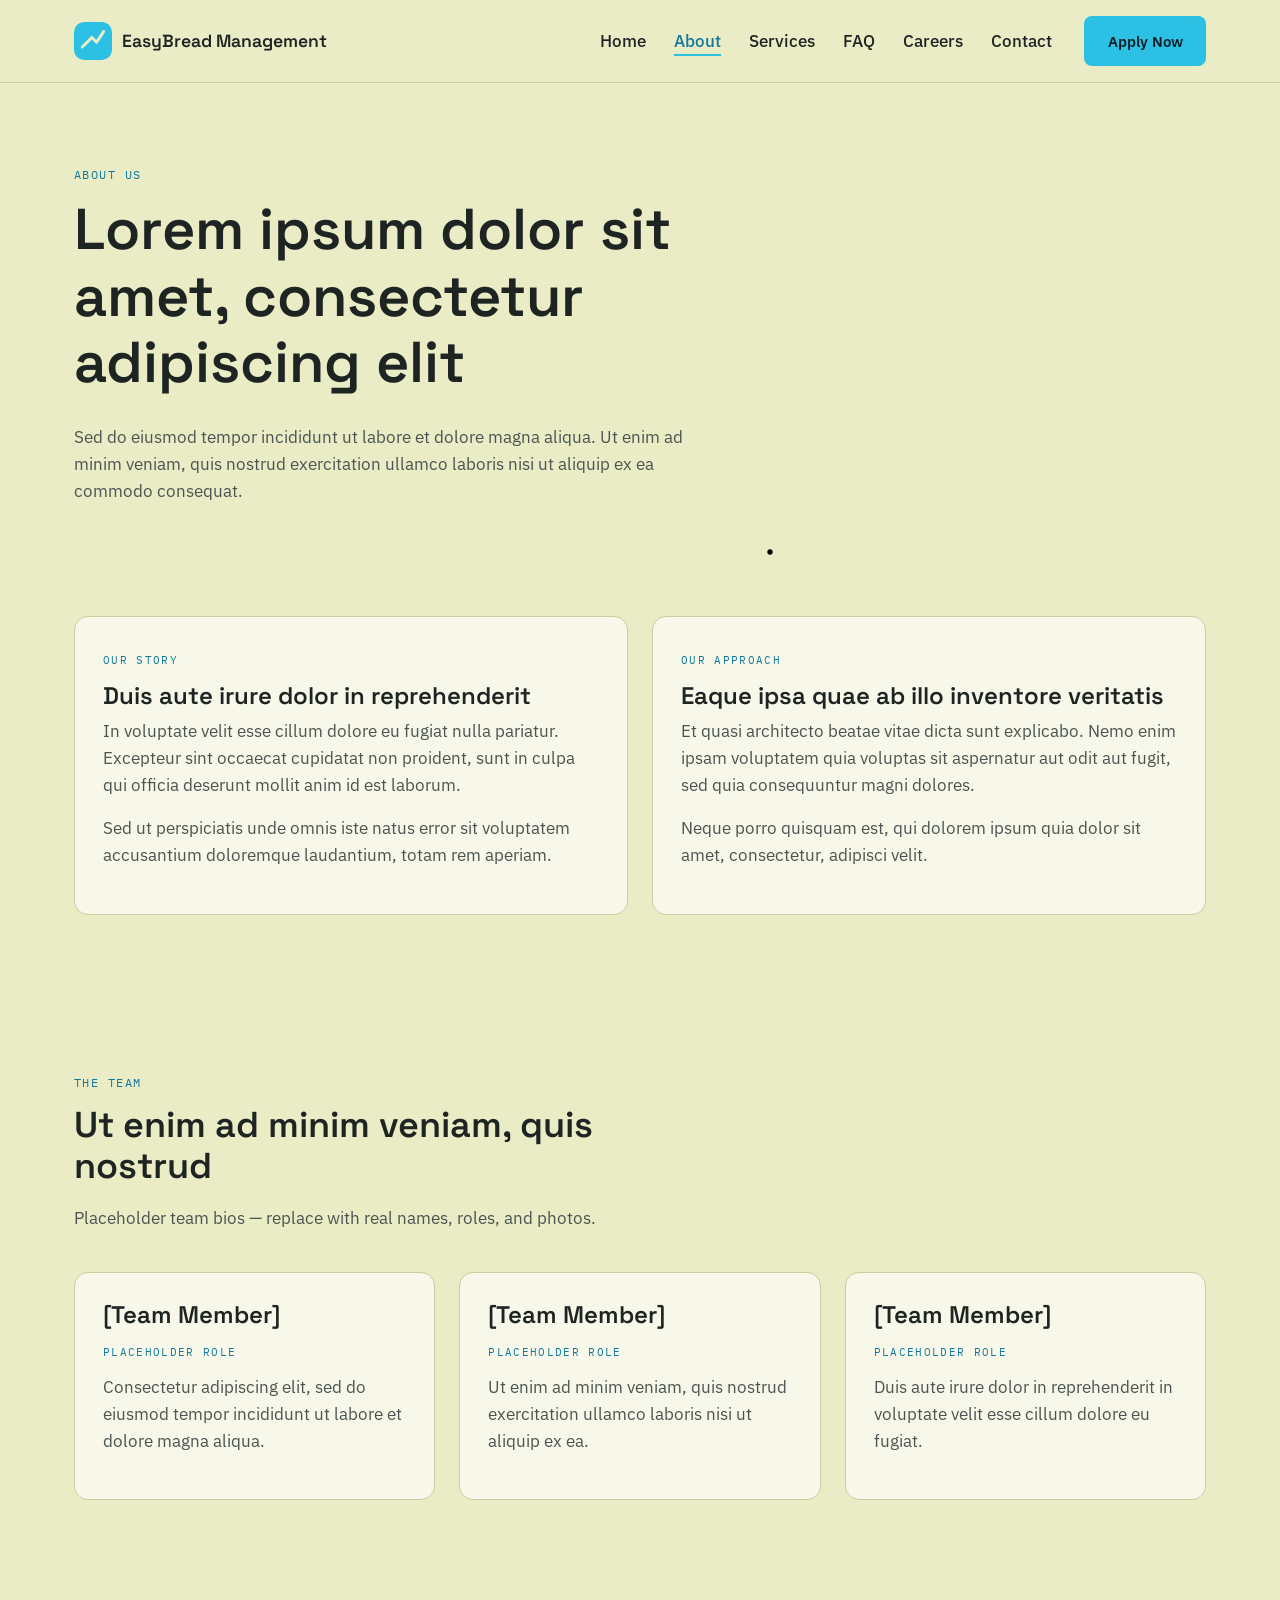
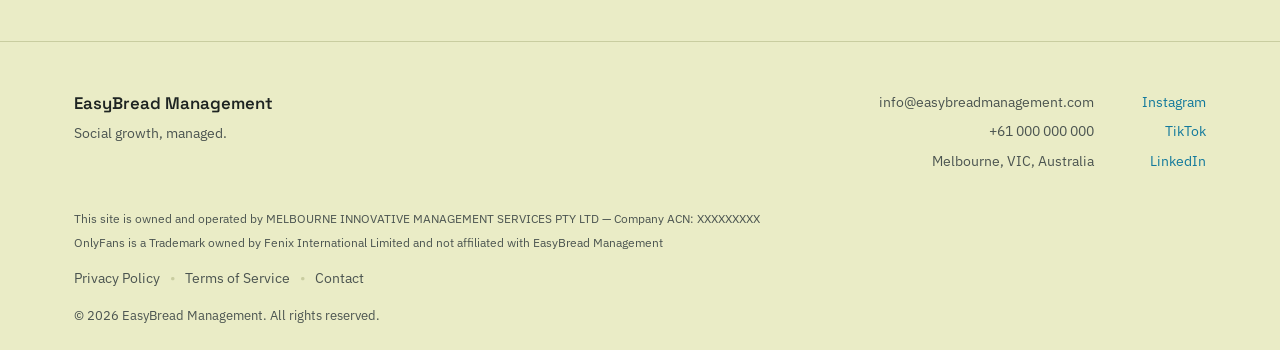
==== about.html @ 4c38a7d2 "Add files via upload" ====
<!DOCTYPE html>
<html lang="en">
<head>
  <meta charset="UTF-8">
  <meta name="viewport" content="width=device-width, initial-scale=1.0">
  <title>About — EasyBread Management</title>
  <link rel="icon" type="image/svg+xml" href="assets/favicon.svg">
  <meta http-equiv="X-Content-Type-Options" content="nosniff">
  <meta name="referrer" content="strict-origin-when-cross-origin">
  <meta name="description" content="Placeholder about page for EasyBread Management.">
  <link rel="preconnect" href="https://fonts.googleapis.com">
  <link rel="preconnect" href="https://fonts.gstatic.com" crossorigin>
  <link href="https://fonts.googleapis.com/css2?family=Space+Grotesk:wght@500;600;700&family=IBM+Plex+Sans:wght@400;500;600&family=IBM+Plex+Mono:wght@400;500&display=swap" rel="stylesheet">
  <link rel="stylesheet" href="css/style.css">
</head>
<body>

  <header id="site-header"></header>

  <main>
    <section class="container section">
      <div class="section-head">
        <span class="eyebrow">About us</span>
        <h1>Lorem ipsum dolor sit amet, consectetur adipiscing elit</h1>
        <p>
          Sed do eiusmod tempor incididunt ut labore et dolore magna aliqua.
          Ut enim ad minim veniam, quis nostrud exercitation ullamco laboris
          nisi ut aliquip ex ea commodo consequat.
        </p>
      </div>

      <!-- Small reuse of the signature growth-line as a section divider -->
      <svg viewBox="0 0 400 60" class="divider-line" data-growth-line aria-hidden="true">
        <path d="M 5 45 C 60 45, 90 15, 140 20 S 220 40, 280 25 S 360 10, 395 12" />
        <circle class="endpoint" cx="395" cy="12" r="4"></circle>
      </svg>

      <div class="grid grid-2">
        <div class="card">
          <span class="eyebrow">Our story</span>
          <h3>Duis aute irure dolor in reprehenderit</h3>
          <p>
            In voluptate velit esse cillum dolore eu fugiat nulla pariatur.
            Excepteur sint occaecat cupidatat non proident, sunt in culpa
            qui officia deserunt mollit anim id est laborum.
          </p>
          <p>
            Sed ut perspiciatis unde omnis iste natus error sit voluptatem
            accusantium doloremque laudantium, totam rem aperiam.
          </p>
        </div>
        <div class="card">
          <span class="eyebrow">Our approach</span>
          <h3>Eaque ipsa quae ab illo inventore veritatis</h3>
          <p>
            Et quasi architecto beatae vitae dicta sunt explicabo. Nemo
            enim ipsam voluptatem quia voluptas sit aspernatur aut odit
            aut fugit, sed quia consequuntur magni dolores.
          </p>
          <p>
            Neque porro quisquam est, qui dolorem ipsum quia dolor sit
            amet, consectetur, adipisci velit.
          </p>
        </div>
      </div>
    </section>

    <section class="container section">
      <div class="section-head">
        <span class="eyebrow">The team</span>
        <h2>Ut enim ad minim veniam, quis nostrud</h2>
        <p>Placeholder team bios — replace with real names, roles, and photos.</p>
      </div>
      <div class="grid grid-3">
        <div class="card">
          <h3>[Team Member]</h3>
          <p class="eyebrow">Placeholder role</p>
          <p>Consectetur adipiscing elit, sed do eiusmod tempor incididunt ut labore et dolore magna aliqua.</p>
        </div>
        <div class="card">
          <h3>[Team Member]</h3>
          <p class="eyebrow">Placeholder role</p>
          <p>Ut enim ad minim veniam, quis nostrud exercitation ullamco laboris nisi ut aliquip ex ea.</p>
        </div>
        <div class="card">
          <h3>[Team Member]</h3>
          <p class="eyebrow">Placeholder role</p>
          <p>Duis aute irure dolor in reprehenderit in voluptate velit esse cillum dolore eu fugiat.</p>
        </div>
      </div>
    </section>
  </main>

  <footer id="site-footer"></footer>

  <script src="js/config.js"></script>
  <script src="js/main.js"></script>
</body>
</html>
---- css/style.css ----
/* =============================================================
   STYLE.CSS
   =============================================================
   Section map (search these headers to jump around):
     1. Design tokens (edit colors/fonts here — everything else
        references these variables, so this is the one place to
        touch for a re-theme)
     2. Reset + base
     3. Layout helpers
     4. Header / navigation
     5. Buttons
     6. Hero + growth-line signature graphic
     7. Cards / sections
     8. Forms
     9. Footer
     10. Utility / animation
     11. Form page sidebars (Application / Contact / Careers)
     12. Responsive
   ============================================================= */

/* -------------------------------------------------------------
   1. DESIGN TOKENS
   ------------------------------------------------------------- */
:root {
  /* Brand colors — requested background + foreground */
  --color-bg: #EAECC6;          /* page background, as specified */
  --color-accent: #2BC0E4;      /* primary accent/foreground, as specified */
  --color-accent-deep: #12799C; /* darker accent for hover/pressed states */
  --color-accent-soft: rgba(43, 192, 228, 0.14);

  /* Supporting neutrals, derived to sit comfortably with the two above */
  --color-ink: #1E2422;         /* primary text */
  --color-ink-soft: #4B5450;    /* secondary text */
  --color-surface: #F7F8E9;     /* card surface, slightly lighter than bg */
  --color-line: #C9CDA0;        /* hairline borders derived from bg */
  --color-error: #B3401F;       /* form error state */
  --color-success: #1D7A4C;     /* form success state */

  /* Type */
  --font-display: "Space Grotesk", "Segoe UI", sans-serif;
  --font-body: "IBM Plex Sans", "Segoe UI", sans-serif;
  --font-mono: "IBM Plex Mono", "Courier New", monospace;

  /* Scale */
  --step-0: clamp(1rem, 0.95rem + 0.2vw, 1.05rem);
  --step-1: clamp(1.25rem, 1.15rem + 0.5vw, 1.5rem);
  --step-2: clamp(1.75rem, 1.5rem + 1vw, 2.25rem);
  --step-3: clamp(2.5rem, 2rem + 2vw, 3.75rem);

  --radius: 14px;
  --radius-sm: 8px;
  --max-width: 1180px;
  --transition: 180ms ease;
}

/* -------------------------------------------------------------
   2. RESET + BASE
   ------------------------------------------------------------- */
*, *::before, *::after { box-sizing: border-box; }
html { scroll-behavior: smooth; }

@media (prefers-reduced-motion: reduce) {
  html { scroll-behavior: auto; }
  *, *::before, *::after {
    animation-duration: 0.01ms !important;
    animation-iteration-count: 1 !important;
    transition-duration: 0.01ms !important;
  }
}

body {
  margin: 0;
  background: var(--color-bg);
  color: var(--color-ink);
  font-family: var(--font-body);
  font-size: var(--step-0);
  line-height: 1.6;
  -webkit-font-smoothing: antialiased;
}

h1, h2, h3, h4 {
  font-family: var(--font-display);
  line-height: 1.15;
  margin: 0 0 0.5em;
  font-weight: 600;
}

h1 { font-size: var(--step-3); }
h2 { font-size: var(--step-2); }
h3 { font-size: var(--step-1); }

p { margin: 0 0 1em; color: var(--color-ink-soft); }

a { color: var(--color-accent-deep); text-decoration: none; }
a:hover { color: var(--color-ink); }

img, svg { max-width: 100%; display: block; }

/* Visible keyboard focus everywhere — accessibility floor */
:focus-visible {
  outline: 3px solid var(--color-accent-deep);
  outline-offset: 2px;
}

/* -------------------------------------------------------------
   3. LAYOUT HELPERS
   ------------------------------------------------------------- */
.container {
  width: 100%;
  max-width: var(--max-width);
  margin-inline: auto;
  padding-inline: 1.5rem;
}

.section {
  padding-block: clamp(3rem, 6vw, 6rem);
}

.section-head {
  max-width: 640px;
  margin-bottom: 2.5rem;
}

.eyebrow {
  font-family: var(--font-mono);
  text-transform: uppercase;
  letter-spacing: 0.12em;
  font-size: 0.75rem;
  color: var(--color-accent-deep);
  display: inline-block;
  margin-bottom: 0.75rem;
}

.grid {
  display: grid;
  gap: 1.5rem;
}

.grid-2 { grid-template-columns: repeat(2, 1fr); }
.grid-3 { grid-template-columns: repeat(3, 1fr); }

/* -------------------------------------------------------------
   4. HEADER / NAVIGATION
   ------------------------------------------------------------- */
#site-header {
  position: sticky;
  top: 0;
  z-index: 50;
  background: color-mix(in srgb, var(--color-bg) 88%, transparent);
  backdrop-filter: blur(6px);
  border-bottom: 1px solid var(--color-line);
}

.nav {
  max-width: var(--max-width);
  margin-inline: auto;
  padding: 1rem 1.5rem;
  display: flex;
  align-items: center;
  gap: 1.5rem;
}

.brand {
  display: flex;
  align-items: center;
  gap: 0.6rem;
  margin-right: auto;
  color: var(--color-ink);
  font-family: var(--font-display);
  font-weight: 600;
  font-size: 1.1rem;
}
.brand:hover { color: var(--color-ink); }

/* Placeholder logo mark — swap this block for an <img> once a real logo exists */
.logo-mark {
  width: 38px;
  height: 38px;
  border-radius: 10px;
  flex-shrink: 0;
}

.nav-list {
  list-style: none;
  display: flex;
  gap: 1.75rem;
  margin: 0;
  padding: 0;
}

.nav-list a {
  color: var(--color-ink);
  font-weight: 500;
  position: relative;
  padding-bottom: 4px;
}

.nav-list a::after {
  content: "";
  position: absolute;
  left: 0; right: 100%;
  bottom: 0;
  height: 2px;
  background: var(--color-accent);
  transition: right var(--transition);
}

.nav-list a:hover::after,
.nav-list a.active::after {
  right: 0;
}

.nav-list a.active { color: var(--color-accent-deep); }

.menu-toggle {
  display: none;
  flex-direction: column;
  gap: 5px;
  background: none;
  border: none;
  cursor: pointer;
  padding: 0.5rem;
}
.menu-toggle span {
  width: 22px;
  height: 2px;
  background: var(--color-ink);
  transition: transform var(--transition), opacity var(--transition);
}
.menu-toggle.open span:nth-child(1) { transform: translateY(7px) rotate(45deg); }
.menu-toggle.open span:nth-child(2) { opacity: 0; }
.menu-toggle.open span:nth-child(3) { transform: translateY(-7px) rotate(-45deg); }

/* -------------------------------------------------------------
   5. BUTTONS
   ------------------------------------------------------------- */
.btn {
  display: inline-flex;
  align-items: center;
  justify-content: center;
  gap: 0.5rem;
  padding: 0.75rem 1.4rem;
  border-radius: var(--radius-sm);
  font-weight: 600;
  font-size: 0.95rem;
  border: 1.5px solid transparent;
  cursor: pointer;
  transition: transform var(--transition), background var(--transition), color var(--transition), border-color var(--transition);
}
.btn:hover { transform: translateY(-1px); }
.btn:active { transform: translateY(0); }
.btn:disabled { opacity: 0.6; cursor: not-allowed; transform: none; }

.btn-accent {
  background: var(--color-accent);
  color: #0B2229;
}
.btn-accent:hover { background: var(--color-accent-deep); color: #fff; }

.btn-outline {
  background: transparent;
  border-color: var(--color-ink);
  color: var(--color-ink);
}
.btn-outline:hover { border-color: var(--color-accent-deep); color: var(--color-accent-deep); }

.nav-cta { margin-left: 0.5rem; }

/* -------------------------------------------------------------
   6. HERO + GROWTH-LINE SIGNATURE GRAPHIC
   ------------------------------------------------------------- */
.hero {
  padding-block: clamp(3rem, 8vw, 6rem);
  display: grid;
  grid-template-columns: 1.1fr 0.9fr;
  gap: 3rem;
  align-items: center;
}
.hero > * {
  min-width: 0;
}

.hero-copy .eyebrow { margin-bottom: 1rem; }
.hero-copy p { font-size: 1.1rem; max-width: 46ch; }
.hero-actions {
  display: flex;
  gap: 1rem;
  margin-top: 1.5rem;
  flex-wrap: wrap;
}

/* The signature element: an animated line that "draws" upward and to the
   right, evoking a growth/engagement chart. Reused (smaller) as section
   dividers elsewhere on the site for visual continuity. */
.growth-line-wrap {
  position: relative;
  background: var(--color-surface);
  border: 1px solid var(--color-line);
  border-radius: var(--radius);
  padding: 1.5rem;
}

.growth-line-wrap .stat-pill {
  position: absolute;
  background: #fff;
  border: 1px solid var(--color-line);
  border-radius: 999px;
  padding: 0.35rem 0.8rem;
  font-family: var(--font-mono);
  font-size: 0.75rem;
  color: var(--color-ink-soft);
  box-shadow: 0 4px 14px rgba(30, 36, 34, 0.06);
}
.growth-line-wrap .stat-pill.top { top: 10%; right: 8%; }
.growth-line-wrap .stat-pill.bottom { bottom: 14%; left: 8%; }

[data-growth-line] path {
  fill: none;
  stroke: var(--color-accent);
  stroke-width: 3;
  stroke-linecap: round;
  stroke-linejoin: round;
  /* stroke-dashoffset starting value is set inline by main.js
     (equal to the path's own length, i.e. fully hidden) */
}

/*
 * Looping reveal: rise, reverse, pause, then rise again — forever.
 * The 6.7s duration and the 23.9% / 47.8% keyframe stops below come
 * straight from the three timing constants at the top of js/main.js:
 *   GROWTH_RISE_MS (1600) + GROWTH_REVERSE_MS (1600) + GROWTH_PAUSE_MS (3500) = 6700ms
 *   23.9% = 1600 / 6700   (fully risen)
 *   47.8% = 3200 / 6700   (fully reversed back out)
 * CSS keyframe stops can't reference custom properties/JS values directly,
 * so if you change those constants in main.js, update the numbers here
 * to match (both places say so in a comment).
 */
[data-growth-line].growth-loop path {
  animation: growth-line-cycle 6.7s ease-in-out infinite;
}

[data-growth-line].growth-loop circle.endpoint {
  animation: growth-endpoint-cycle 6.7s ease-in-out infinite;
}

@keyframes growth-line-cycle {
  0%     { stroke-dashoffset: var(--path-length); } /* start: hidden */
  23.9%  { stroke-dashoffset: 0; }                  /* risen */
  99%  { stroke-dashoffset: var(--path-length); } /* reversed back out */
  100%   { stroke-dashoffset: var(--path-length); } /* hold through the pause */
}

@keyframes growth-endpoint-cycle {
  0%     { opacity: 0; }
  21.9%  { opacity: 0; }
  23.9%  { opacity: 1; } /* dot appears once fully risen */
  35.8%  { opacity: 1; }
  60%  { opacity: 0; } /* fades as the line reverses out */
  100%   { opacity: 0; }
}

/* Small divider version used between sections on inner pages */
.divider-line {
  width: 100%;
  height: 40px;
  margin-block: 1rem 2rem;
}

/* -------------------------------------------------------------
   7. CARDS / SECTIONS
   ------------------------------------------------------------- */
.card {
  background: var(--color-surface);
  border: 1px solid var(--color-line);
  border-radius: var(--radius);
  padding: 1.75rem;
  height: 100%;
}

.card h3 { margin-bottom: 0.5rem; }

.card .eyebrow { font-size: 0.7rem; }

.stat-row {
  display: flex;
  gap: 2.5rem;
  flex-wrap: wrap;
  margin-top: 2rem;
}
.stat-row .stat {
  font-family: var(--font-mono);
}
.stat .number {
  font-size: var(--step-2);
  color: var(--color-accent-deep);
  font-weight: 600;
  display: block;
}
.stat .label {
  font-size: 0.8rem;
  color: var(--color-ink-soft);
}

.faq-item {
  border-bottom: 1px solid var(--color-line);
  padding-block: 1.25rem;
}
.faq-item summary {
  cursor: pointer;
  font-family: var(--font-display);
  font-weight: 600;
  font-size: 1.05rem;
  list-style: none;
  display: flex;
  justify-content: space-between;
  align-items: center;
  color: var(--color-ink);
}
.faq-item summary::-webkit-details-marker { display: none; }
.faq-item summary::after {
  content: "+";
  font-size: 1.4rem;
  color: var(--color-accent-deep);
  transition: transform var(--transition);
}
.faq-item[open] summary::after { content: "–"; }
.faq-item p { margin-top: 0.75rem; }

/* -------------------------------------------------------------
   8. FORMS
   ------------------------------------------------------------- */
.form-card {
  background: var(--color-surface);
  border: 1px solid var(--color-line);
  border-radius: var(--radius);
  padding: clamp(1.5rem, 4vw, 2.5rem);
  max-width: 640px;
}

.field {
  margin-bottom: 1.25rem;
  display: flex;
  flex-direction: column;
  gap: 0.4rem;
}

.field label {
  font-weight: 600;
  font-size: 0.9rem;
}

.field .hint {
  font-size: 0.8rem;
  color: var(--color-ink-soft);
  margin: 0;
}

input, textarea, select {
  font: inherit;
  padding: 0.7rem 0.9rem;
  border-radius: var(--radius-sm);
  border: 1.5px solid var(--color-line);
  background: #fff;
  color: var(--color-ink);
  transition: border-color var(--transition);
}
input:focus, textarea:focus, select:focus {
  border-color: var(--color-accent-deep);
  outline: none;
}
textarea { resize: vertical; min-height: 120px; }

/* Honeypot field — hidden from sighted + keyboard users, but still present
   in the DOM for bots that indiscriminately fill every input. */
.honeypot-field {
  position: absolute;
  left: -9999px;
  width: 1px;
  height: 1px;
  overflow: hidden;
}

.form-message {
  margin-top: 1rem;
  padding: 0.75rem 1rem;
  border-radius: var(--radius-sm);
  font-size: 0.9rem;
}
.form-message--success {
  background: rgba(29, 122, 76, 0.1);
  color: var(--color-success);
  border: 1px solid rgba(29, 122, 76, 0.3);
}
.form-message--error {
  background: rgba(179, 64, 31, 0.1);
  color: var(--color-error);
  border: 1px solid rgba(179, 64, 31, 0.3);
}

/* -------------------------------------------------------------
   9. FOOTER
   ------------------------------------------------------------- */
#site-footer {
  border-top: 1px solid var(--color-line);
  margin-top: 4rem;
  padding-block: 3rem 1.5rem;
}

.footer-inner {
  max-width: var(--max-width);
  margin-inline: auto;
  padding-inline: 1.5rem;
  display: grid;
  grid-template-columns: 1fr auto auto;
  justify-content: space-between;
  column-gap: 3rem;
}

.footer-agency-name {
  font-family: var(--font-display);
  font-weight: 600;
  color: var(--color-ink);
  margin-bottom: 0.25rem;
}
.footer-tagline { font-size: 0.9rem; }

.footer-contact, .footer-socials {
  text-align: right;
}

.footer-contact p, .footer-socials a {
  display: block;
  font-size: 0.9rem;
  margin-bottom: 0.4rem;
}

.footer-note {
  max-width: var(--max-width);
  margin: 1rem auto 0;
  padding-inline: 1.5rem;
  font-size: 0.8rem;
  color: var(--color-ink-soft);
}

.footer-legal-links {
  max-width: var(--max-width);
  margin: 1rem auto 0;
  padding-inline: 1.5rem;
  display: flex;
  flex-wrap: wrap;
  gap: 0.6rem;
  font-size: 0.85rem;
}
.footer-legal-links a {
  color: var(--color-ink-soft);
}
.footer-legal-links a:hover {
  color: var(--color-accent-deep);
}
.footer-legal-sep {
  color: var(--color-line);
}

.footer-legal-notices {
  max-width: var(--max-width);
  margin: 2rem auto 0;
  padding-inline: 1.5rem;
}
.footer-legal-notices p {
  font-size: 0.75rem;
  color: var(--color-ink-soft);
  margin-bottom: 0.35rem;
  line-height: 1.5;
}
.footer-legal-notices p:last-child {
  margin-bottom: 0;
}

/* -------------------------------------------------------------
   10. UTILITY / ANIMATION
   ------------------------------------------------------------- */
.text-center { text-align: center; }
.mt-0 { margin-top: 0; }
.mb-0 { margin-bottom: 0; }
.mb-sm { margin-bottom: 0.4rem; }
.my-sm { margin-block: 0.75rem; }
.center-copy { max-width: 640px; margin-inline: auto; }

/* -------------------------------------------------------------
   11. FORM PAGE SIDEBARS (Application / Contact / Careers)
   ------------------------------------------------------------- */

/* Puts the form on the left and a sidebar of supporting content on
   the right, filling the empty space next to a narrower form-card. */
.form-page-layout {
  display: grid;
  grid-template-columns: minmax(0, 640px) 1fr;
  gap: 2.5rem;
  align-items: start;
}
/* Without this, grid items default to a min-width based on their
   content's natural size, which can force the whole grid (and the
   page) wider than the viewport on narrow screens — this lets the
   form and sidebar actually shrink to fit. */
.form-page-layout > * {
  min-width: 0;
}

.form-sidebar {
  display: flex;
  flex-direction: column;
  gap: 1.75rem;
}

/* "What happens next" style numbered step list — not boxed. */
.process-steps {
  list-style: none;
  margin: 0;
  padding: 0;
  display: flex;
  flex-direction: column;
  gap: 1.1rem;
}
.process-steps li {
  display: flex;
  gap: 0.85rem;
  align-items: baseline;
}
.process-steps .step-number {
  font-family: var(--font-mono);
  font-size: 0.85rem;
  font-weight: 600;
  color: var(--color-accent-deep);
  flex-shrink: 0;
  min-width: 1.6rem;
}
.process-steps .step-body strong {
  display: block;
  color: var(--color-ink);
  margin-bottom: 0.15rem;
}
.process-steps .step-body p {
  margin: 0;
  font-size: 0.92rem;
}

/* Boxed bullet list (e.g. "How we work") — reuses .card for the box. */
.sidebar-box h3 { margin-bottom: 0.75rem; }
.sidebar-box ul {
  margin: 0;
  padding-left: 1.1rem;
  display: flex;
  flex-direction: column;
  gap: 0.6rem;
}
.sidebar-box ul li {
  font-size: 0.92rem;
  color: var(--color-ink-soft);
}
.sidebar-box p {
  font-size: 0.92rem;
  margin-bottom: 0;
}
.sidebar-box p + p { margin-top: 0.6rem; }

/* Small, muted disclaimer-style text (reuses the same visual weight as
   form hint text elsewhere on the site). */
.small-print {
  font-size: 0.78rem;
  color: var(--color-ink-soft);
  line-height: 1.55;
}

/* Smaller heading used for un-boxed sidebar sub-sections (e.g. "Where we work"). */
.sidebar-subheading {
  font-size: 1.05rem;
  margin-bottom: 0.4rem;
}

.form-sidebar .btn { display: inline-flex; }

/* -------------------------------------------------------------
   12. RESPONSIVE
   ------------------------------------------------------------- */
@media (max-width: 900px) {
  .hero { grid-template-columns: 1fr; }
  .grid-3 { grid-template-columns: repeat(2, 1fr); }
  .footer-inner { grid-template-columns: 1fr 1fr; justify-content: start; }
  .form-page-layout { grid-template-columns: 1fr; }
}

@media (max-width: 700px) {
  .menu-toggle { display: flex; }
  .nav-list {
    position: absolute;
    top: 100%;
    left: 0;
    right: 0;
    background: var(--color-bg);
    border-bottom: 1px solid var(--color-line);
    flex-direction: column;
    padding: 1rem 1.5rem;
    gap: 1rem;
    display: none;
  }
  .nav-list.open { display: flex; }
  .nav-cta { display: none; }
  .grid-2, .grid-3 { grid-template-columns: 1fr; }
  .footer-inner { grid-template-columns: 1fr; }
  .footer-contact, .footer-socials { text-align: left; }
}
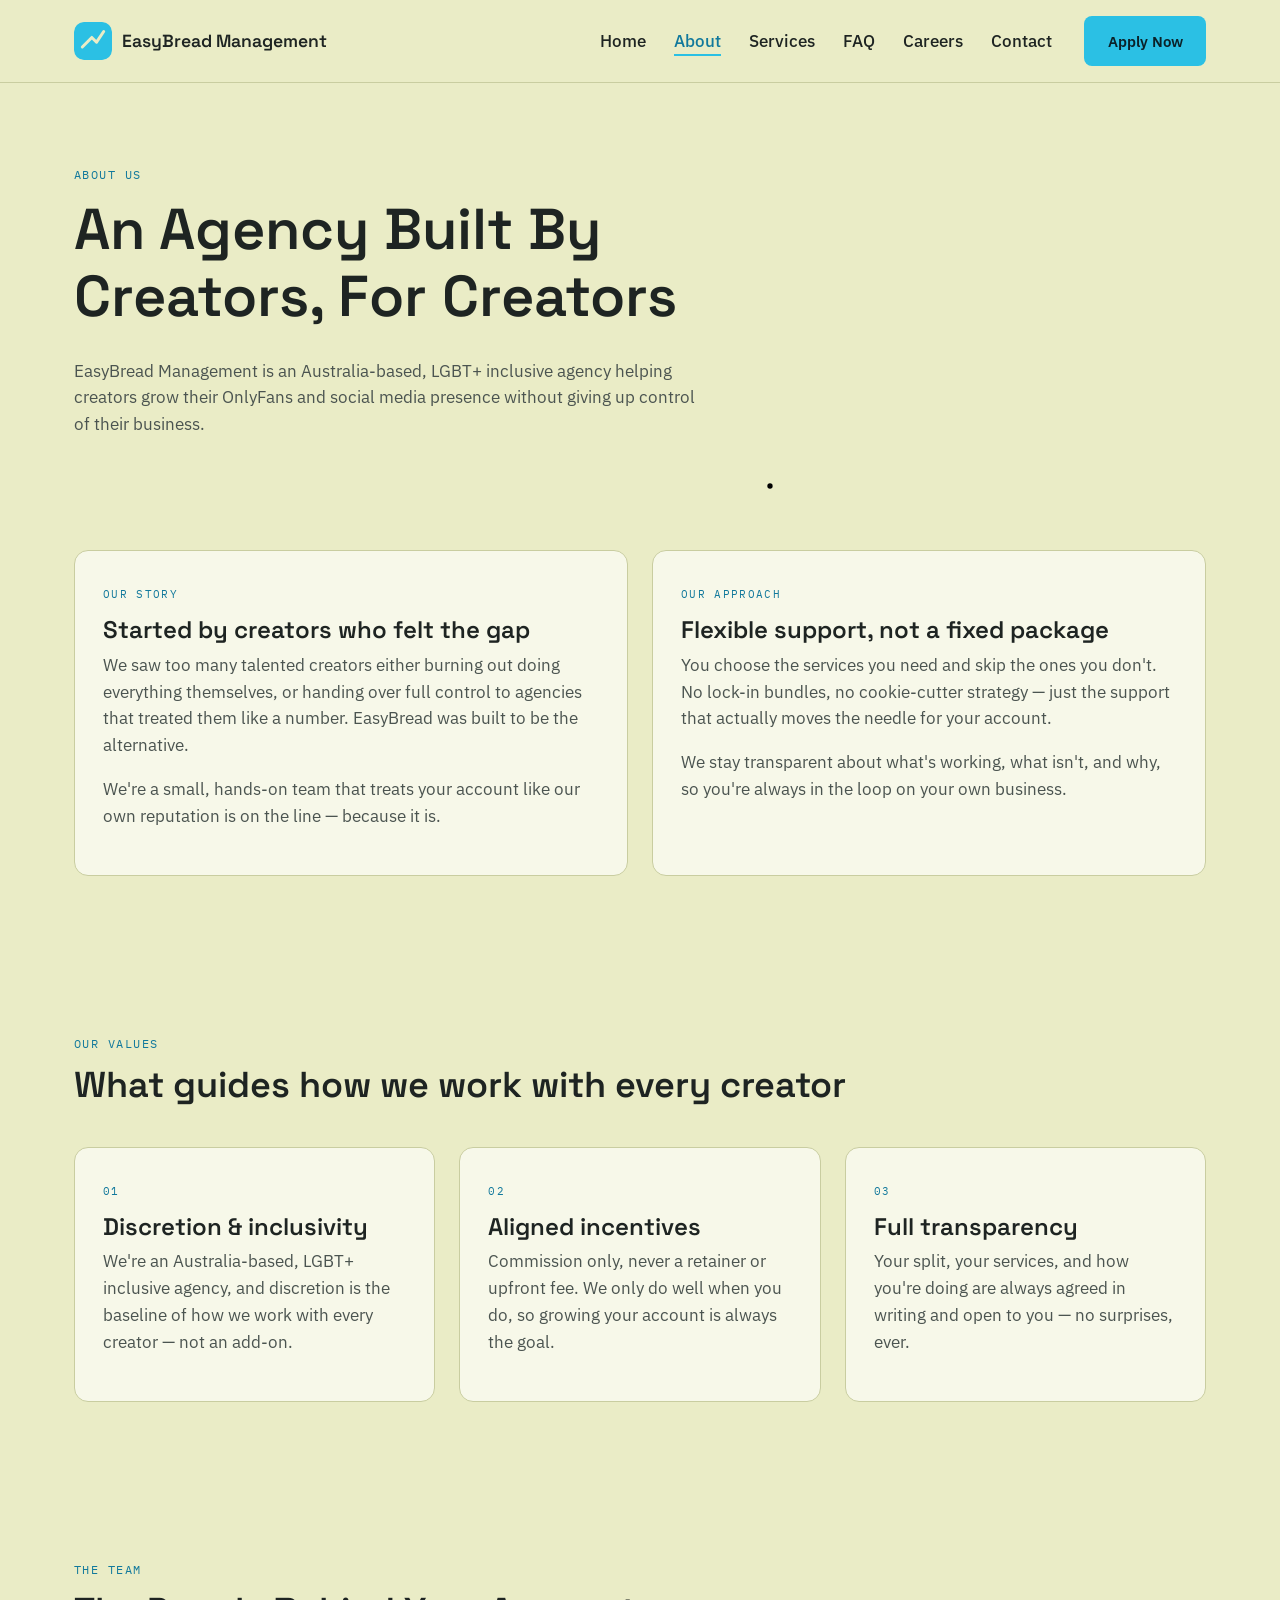
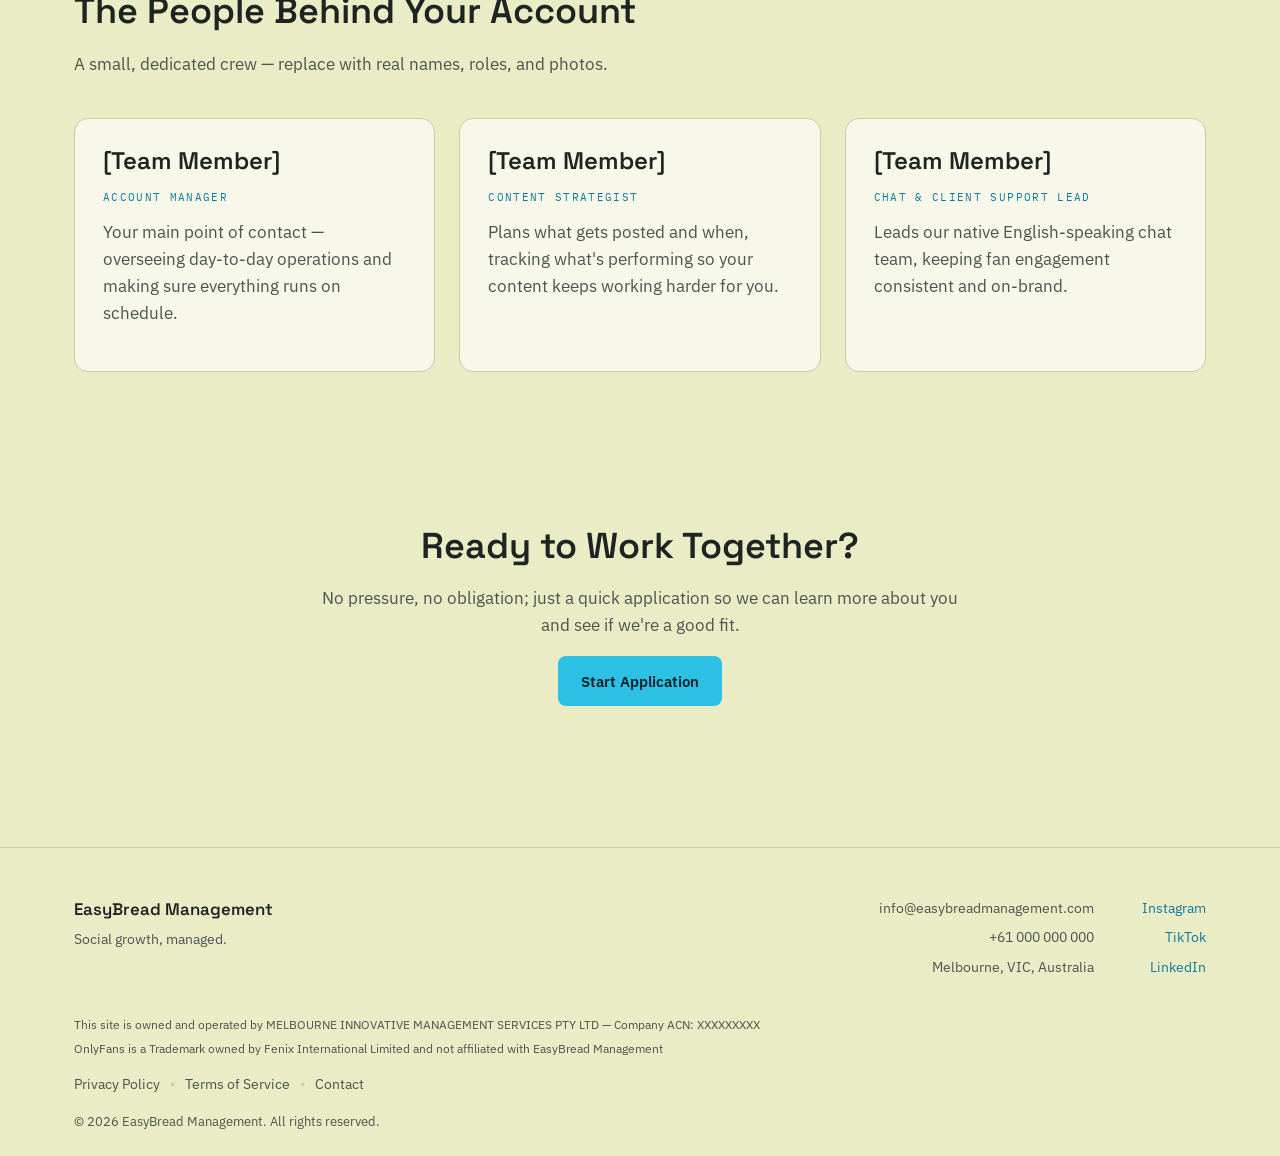
==== commit 01ef1618: "Add files via upload" ====
--- a/about.html
+++ b/about.html
@@ -1,99 +1,172 @@
-<!DOCTYPE html>
+<!doctype html>
 <html lang="en">
-<head>
-  <meta charset="UTF-8">
-  <meta name="viewport" content="width=device-width, initial-scale=1.0">
-  <title>About — EasyBread Management</title>
-  <link rel="icon" type="image/svg+xml" href="assets/favicon.svg">
-  <meta http-equiv="X-Content-Type-Options" content="nosniff">
-  <meta name="referrer" content="strict-origin-when-cross-origin">
-  <meta name="description" content="Placeholder about page for EasyBread Management.">
-  <link rel="preconnect" href="https://fonts.googleapis.com">
-  <link rel="preconnect" href="https://fonts.gstatic.com" crossorigin>
-  <link href="https://fonts.googleapis.com/css2?family=Space+Grotesk:wght@500;600;700&family=IBM+Plex+Sans:wght@400;500;600&family=IBM+Plex+Mono:wght@400;500&display=swap" rel="stylesheet">
-  <link rel="stylesheet" href="css/style.css">
-</head>
-<body>
+  <head>
+    <meta charset="UTF-8" />
+    <meta name="viewport" content="width=device-width, initial-scale=1.0" />
+    <title>About | EasyBread Management</title>
+    <link rel="icon" type="image/svg+xml" href="assets/favicon.svg" />
+    <meta http-equiv="X-Content-Type-Options" content="nosniff" />
+    <meta name="referrer" content="strict-origin-when-cross-origin" />
+    <meta
+      name="description"
+      content="Placeholder about page for EasyBread Management."
+    />
+    <link rel="preconnect" href="https://fonts.googleapis.com" />
+    <link rel="preconnect" href="https://fonts.gstatic.com" crossorigin />
+    <link
+      href="https://fonts.googleapis.com/css2?family=Space+Grotesk:wght@500;600;700&family=IBM+Plex+Sans:wght@400;500;600&family=IBM+Plex+Mono:wght@400;500&display=swap"
+      rel="stylesheet"
+    />
+    <link rel="stylesheet" href="css/style.css" />
+  </head>
+  <body>
+    <header id="site-header"></header>
 
-  <header id="site-header"></header>
-
-  <main>
-    <section class="container section">
-      <div class="section-head">
-        <span class="eyebrow">About us</span>
-        <h1>Lorem ipsum dolor sit amet, consectetur adipiscing elit</h1>
-        <p>
-          Sed do eiusmod tempor incididunt ut labore et dolore magna aliqua.
-          Ut enim ad minim veniam, quis nostrud exercitation ullamco laboris
-          nisi ut aliquip ex ea commodo consequat.
-        </p>
-      </div>
-
-      <!-- Small reuse of the signature growth-line as a section divider -->
-      <svg viewBox="0 0 400 60" class="divider-line" data-growth-line aria-hidden="true">
-        <path d="M 5 45 C 60 45, 90 15, 140 20 S 220 40, 280 25 S 360 10, 395 12" />
-        <circle class="endpoint" cx="395" cy="12" r="4"></circle>
-      </svg>
-
-      <div class="grid grid-2">
-        <div class="card">
-          <span class="eyebrow">Our story</span>
-          <h3>Duis aute irure dolor in reprehenderit</h3>
+    <main>
+      <section class="container section">
+        <div class="section-head">
+          <span class="eyebrow">About us</span>
+          <h1>An Agency Built By Creators, For Creators</h1>
           <p>
-            In voluptate velit esse cillum dolore eu fugiat nulla pariatur.
-            Excepteur sint occaecat cupidatat non proident, sunt in culpa
-            qui officia deserunt mollit anim id est laborum.
-          </p>
-          <p>
-            Sed ut perspiciatis unde omnis iste natus error sit voluptatem
-            accusantium doloremque laudantium, totam rem aperiam.
+            EasyBread Management is an Australia-based, LGBT+ inclusive agency
+            helping creators grow their OnlyFans and social media presence
+            without giving up control of their business.
           </p>
         </div>
-        <div class="card">
-          <span class="eyebrow">Our approach</span>
-          <h3>Eaque ipsa quae ab illo inventore veritatis</h3>
+
+        <!-- Small reuse of the signature growth-line as a section divider -->
+        <svg
+          viewBox="0 0 400 60"
+          class="divider-line"
+          data-growth-line
+          aria-hidden="true"
+        >
+          <path
+            d="M 5 45 C 60 45, 90 15, 140 20 S 220 40, 280 25 S 360 10, 395 12"
+          />
+          <circle class="endpoint" cx="395" cy="12" r="4"></circle>
+        </svg>
+
+        <div class="grid grid-2">
+          <div class="card">
+            <span class="eyebrow">Our story</span>
+            <h3>Started by creators who felt the gap</h3>
+            <p>
+              We saw too many talented creators either burning out doing
+              everything themselves, or handing over full control to agencies
+              that treated them like a number. EasyBread was built to be the
+              alternative.
+            </p>
+            <p>
+              We're a small, hands-on team that treats your account like our own
+              reputation is on the line — because it is.
+            </p>
+          </div>
+          <div class="card">
+            <span class="eyebrow">Our approach</span>
+            <h3>Flexible support, not a fixed package</h3>
+            <p>
+              You choose the services you need and skip the ones you don't. No
+              lock-in bundles, no cookie-cutter strategy — just the support that
+              actually moves the needle for your account.
+            </p>
+            <p>
+              We stay transparent about what's working, what isn't, and why, so
+              you're always in the loop on your own business.
+            </p>
+          </div>
+        </div>
+      </section>
+
+      <section class="container section">
+        <div class="section-head section-head-wide">
+          <span class="eyebrow">Our values</span>
+          <h2>What guides how we work with every creator</h2>
+        </div>
+
+        <div class="grid grid-3">
+          <div class="card">
+            <span class="eyebrow">01</span>
+            <h3>Discretion &amp; inclusivity</h3>
+            <p>
+              We're an Australia-based, LGBT+ inclusive agency, and
+              discretion is the baseline of how we work with every creator —
+              not an add-on.
+            </p>
+          </div>
+          <div class="card">
+            <span class="eyebrow">02</span>
+            <h3>Aligned incentives</h3>
+            <p>
+              Commission only, never a retainer or upfront fee. We only do
+              well when you do, so growing your account is always the goal.
+            </p>
+          </div>
+          <div class="card">
+            <span class="eyebrow">03</span>
+            <h3>Full transparency</h3>
+            <p>
+              Your split, your services, and how you're doing are always
+              agreed in writing and open to you — no surprises, ever.
+            </p>
+          </div>
+        </div>
+      </section>
+
+      <section class="container section">
+        <div class="section-head">
+          <span class="eyebrow">The team</span>
+          <h2>The People Behind Your Account</h2>
           <p>
-            Et quasi architecto beatae vitae dicta sunt explicabo. Nemo
-            enim ipsam voluptatem quia voluptas sit aspernatur aut odit
-            aut fugit, sed quia consequuntur magni dolores.
-          </p>
-          <p>
-            Neque porro quisquam est, qui dolorem ipsum quia dolor sit
-            amet, consectetur, adipisci velit.
+            A small, dedicated crew — replace with real names, roles, and
+            photos.
           </p>
         </div>
-      </div>
-    </section>
+        <div class="grid grid-3">
+          <div class="card">
+            <h3>[Team Member]</h3>
+            <p class="eyebrow">Account Manager</p>
+            <p>
+              Your main point of contact — overseeing day-to-day operations and
+              making sure everything runs on schedule.
+            </p>
+          </div>
+          <div class="card">
+            <h3>[Team Member]</h3>
+            <p class="eyebrow">Content Strategist</p>
+            <p>
+              Plans what gets posted and when, tracking what's performing so
+              your content keeps working harder for you.
+            </p>
+          </div>
+          <div class="card">
+            <h3>[Team Member]</h3>
+            <p class="eyebrow">Chat & Client Support Lead</p>
+            <p>
+              Leads our native English-speaking chat team, keeping fan
+              engagement consistent and on-brand.
+            </p>
+          </div>
+        </div>
+      </section>
 
-    <section class="container section">
-      <div class="section-head">
-        <span class="eyebrow">The team</span>
-        <h2>Ut enim ad minim veniam, quis nostrud</h2>
-        <p>Placeholder team bios — replace with real names, roles, and photos.</p>
-      </div>
-      <div class="grid grid-3">
-        <div class="card">
-          <h3>[Team Member]</h3>
-          <p class="eyebrow">Placeholder role</p>
-          <p>Consectetur adipiscing elit, sed do eiusmod tempor incididunt ut labore et dolore magna aliqua.</p>
+      <section class="container section text-center">
+        <div class="center-copy">
+          <h2>Ready to Work Together?</h2>
+          <p>
+            No pressure, no obligation; just a quick application so we can
+            learn more about you and see if we're a good fit.
+          </p>
+          <a href="application.html" class="btn btn-accent"
+            >Start Application</a
+          >
         </div>
-        <div class="card">
-          <h3>[Team Member]</h3>
-          <p class="eyebrow">Placeholder role</p>
-          <p>Ut enim ad minim veniam, quis nostrud exercitation ullamco laboris nisi ut aliquip ex ea.</p>
-        </div>
-        <div class="card">
-          <h3>[Team Member]</h3>
-          <p class="eyebrow">Placeholder role</p>
-          <p>Duis aute irure dolor in reprehenderit in voluptate velit esse cillum dolore eu fugiat.</p>
-        </div>
-      </div>
-    </section>
-  </main>
+      </section>
+    </main>
 
-  <footer id="site-footer"></footer>
+    <footer id="site-footer"></footer>
 
-  <script src="js/config.js"></script>
-  <script src="js/main.js"></script>
-</body>
+    <script src="js/config.js"></script>
+    <script src="js/main.js"></script>
+  </body>
 </html>
--- a/css/style.css
+++ b/css/style.css
@@ -35,6 +35,7 @@
   --color-line: #C9CDA0;        /* hairline borders derived from bg */
   --color-error: #B3401F;       /* form error state */
   --color-success: #1D7A4C;     /* form success state */
+  --light-coral: #ef767aff;     /* required-field asterisk */
 
   /* Type */
   --font-display: "Space Grotesk", "Segoe UI", sans-serif;
@@ -119,6 +120,19 @@
 .section-head {
   max-width: 640px;
   margin-bottom: 2.5rem;
+}
+
+/* Modifier: lets a section-head's heading stretch across the full
+   container width instead of being capped at 640px — used on the
+   homepage's "What we do" section. */
+.section-head-wide {
+  max-width: none;
+}
+.section-head-wide h2 {
+  max-width: none;
+}
+.section-head-wide p {
+  max-width: 640px;
 }
 
 .eyebrow {
@@ -444,9 +458,99 @@
   gap: 0.4rem;
 }
 
+.field-row {
+  display: grid;
+  grid-template-columns: 1fr 1fr;
+  gap: 1.25rem;
+}
+.field-row .field {
+  margin-bottom: 1.25rem;
+}
+
+.form-section-heading {
+  margin: 2rem 0 0.35rem;
+}
+.form-section-heading:first-child {
+  margin-top: 0;
+}
+
+.form-section-subtext {
+  font-size: 0.85rem;
+  color: var(--color-ink-soft);
+  margin: 0 0 1.25rem;
+}
+
+.textarea-lg {
+  min-height: 160px;
+}
+
+textarea[data-autogrow] {
+  resize: none;
+  overflow: hidden;
+  min-height: 0;
+}
+
+.input-prefix {
+  position: relative;
+  display: flex;
+  align-items: center;
+}
+.input-prefix-symbol {
+  position: absolute;
+  left: 0.9rem;
+  color: var(--color-ink-soft);
+  pointer-events: none;
+}
+.input-prefix input {
+  width: 100%;
+  padding-left: 1.8rem;
+}
+
+.field-choice-field {
+  border: none;
+  padding: 0;
+  margin: 0.75rem 0 1.25rem;
+}
+.field-choice-field legend {
+  font-weight: 600;
+  font-size: 0.9rem;
+  padding: 0;
+  margin-bottom: 0.5rem;
+}
+
+.field-choice-group {
+  display: flex;
+  flex-wrap: wrap;
+  gap: 0.75rem 1.5rem;
+}
+
+.field-choice-grid {
+  display: grid;
+  grid-template-columns: repeat(3, 1fr);
+}
+
+.field-choice {
+  display: flex;
+  align-items: center;
+  gap: 0.5rem;
+  font-weight: 400;
+  cursor: pointer;
+}
+.field-choice input[type="checkbox"],
+.field-choice input[type="radio"] {
+  width: 1.1rem;
+  height: 1.1rem;
+  accent-color: var(--color-accent-deep);
+  cursor: pointer;
+}
+
 .field label {
   font-weight: 600;
   font-size: 0.9rem;
+}
+
+.required-mark {
+  color: var(--light-coral);
 }
 
 .field .hint {
@@ -470,6 +574,12 @@
 }
 textarea { resize: vertical; min-height: 120px; }
 
+.privacy-policy-agreement {
+  /* background-color: #1D7A4C; */
+  font-size: .8rem;
+}
+
+
 /* Honeypot field — hidden from sighted + keyboard users, but still present
    in the DOM for bots that indiscriminately fill every input. */
 .honeypot-field {
@@ -644,6 +754,62 @@
   font-size: 0.92rem;
 }
 
+/* Wider variant for a full-container section (vs. the narrow sidebar) —
+   lays the steps out as a row of cards instead of a stacked list. */
+.process-steps-wide {
+  display: grid;
+  grid-template-columns: repeat(4, 1fr);
+  gap: 1.5rem;
+}
+.process-steps-wide li {
+  flex-direction: column;
+  align-items: flex-start;
+  gap: 0.5rem;
+}
+.process-steps-wide .step-number {
+  font-size: 1.1rem;
+}
+
+/* Comparison table (homepage "How we compare" section) */
+.compare-table-wrap {
+  overflow-x: auto;
+  border: 1px solid var(--color-line);
+  border-radius: var(--radius);
+  background: var(--color-surface);
+}
+.compare-table {
+  width: 100%;
+  border-collapse: collapse;
+  min-width: 560px;
+}
+.compare-table th,
+.compare-table td {
+  padding: 0.9rem 1.25rem;
+  text-align: left;
+  font-size: 0.92rem;
+  border-bottom: 1px solid var(--color-line);
+}
+.compare-table thead th {
+  font-family: var(--font-display);
+  font-weight: 600;
+}
+.compare-table tbody tr:last-child td {
+  border-bottom: none;
+}
+.compare-table td:first-child,
+.compare-table th:first-child {
+  color: var(--color-ink-soft);
+  font-weight: 500;
+}
+.compare-highlight {
+  background: var(--color-accent-soft);
+  font-weight: 600;
+}
+.compare-table thead .compare-highlight {
+  background: var(--color-accent-deep);
+  color: #fff;
+}
+
 /* Boxed bullet list (e.g. "How we work") — reuses .card for the box. */
 .sidebar-box h3 { margin-bottom: 0.75rem; }
 .sidebar-box ul {
@@ -685,11 +851,14 @@
 @media (max-width: 900px) {
   .hero { grid-template-columns: 1fr; }
   .grid-3 { grid-template-columns: repeat(2, 1fr); }
+  .process-steps-wide { grid-template-columns: repeat(2, 1fr); }
   .footer-inner { grid-template-columns: 1fr 1fr; justify-content: start; }
   .form-page-layout { grid-template-columns: 1fr; }
-}
-
-@media (max-width: 700px) {
+
+  /* The full nav (all links + the Apply Now button) doesn't have room to
+     breathe between roughly 700–900px, so the hamburger menu takes over
+     starting here rather than at the narrower 700px breakpoint below —
+     that gap was causing the header itself to overflow horizontally. */
   .menu-toggle { display: flex; }
   .nav-list {
     position: absolute;
@@ -705,7 +874,11 @@
   }
   .nav-list.open { display: flex; }
   .nav-cta { display: none; }
-  .grid-2, .grid-3 { grid-template-columns: 1fr; }
+}
+
+@media (max-width: 700px) {
+  .grid-2, .grid-3, .field-row, .process-steps-wide { grid-template-columns: 1fr; }
+  .field-choice-grid { grid-template-columns: repeat(2, 1fr); }
   .footer-inner { grid-template-columns: 1fr; }
   .footer-contact, .footer-socials { text-align: left; }
 }
